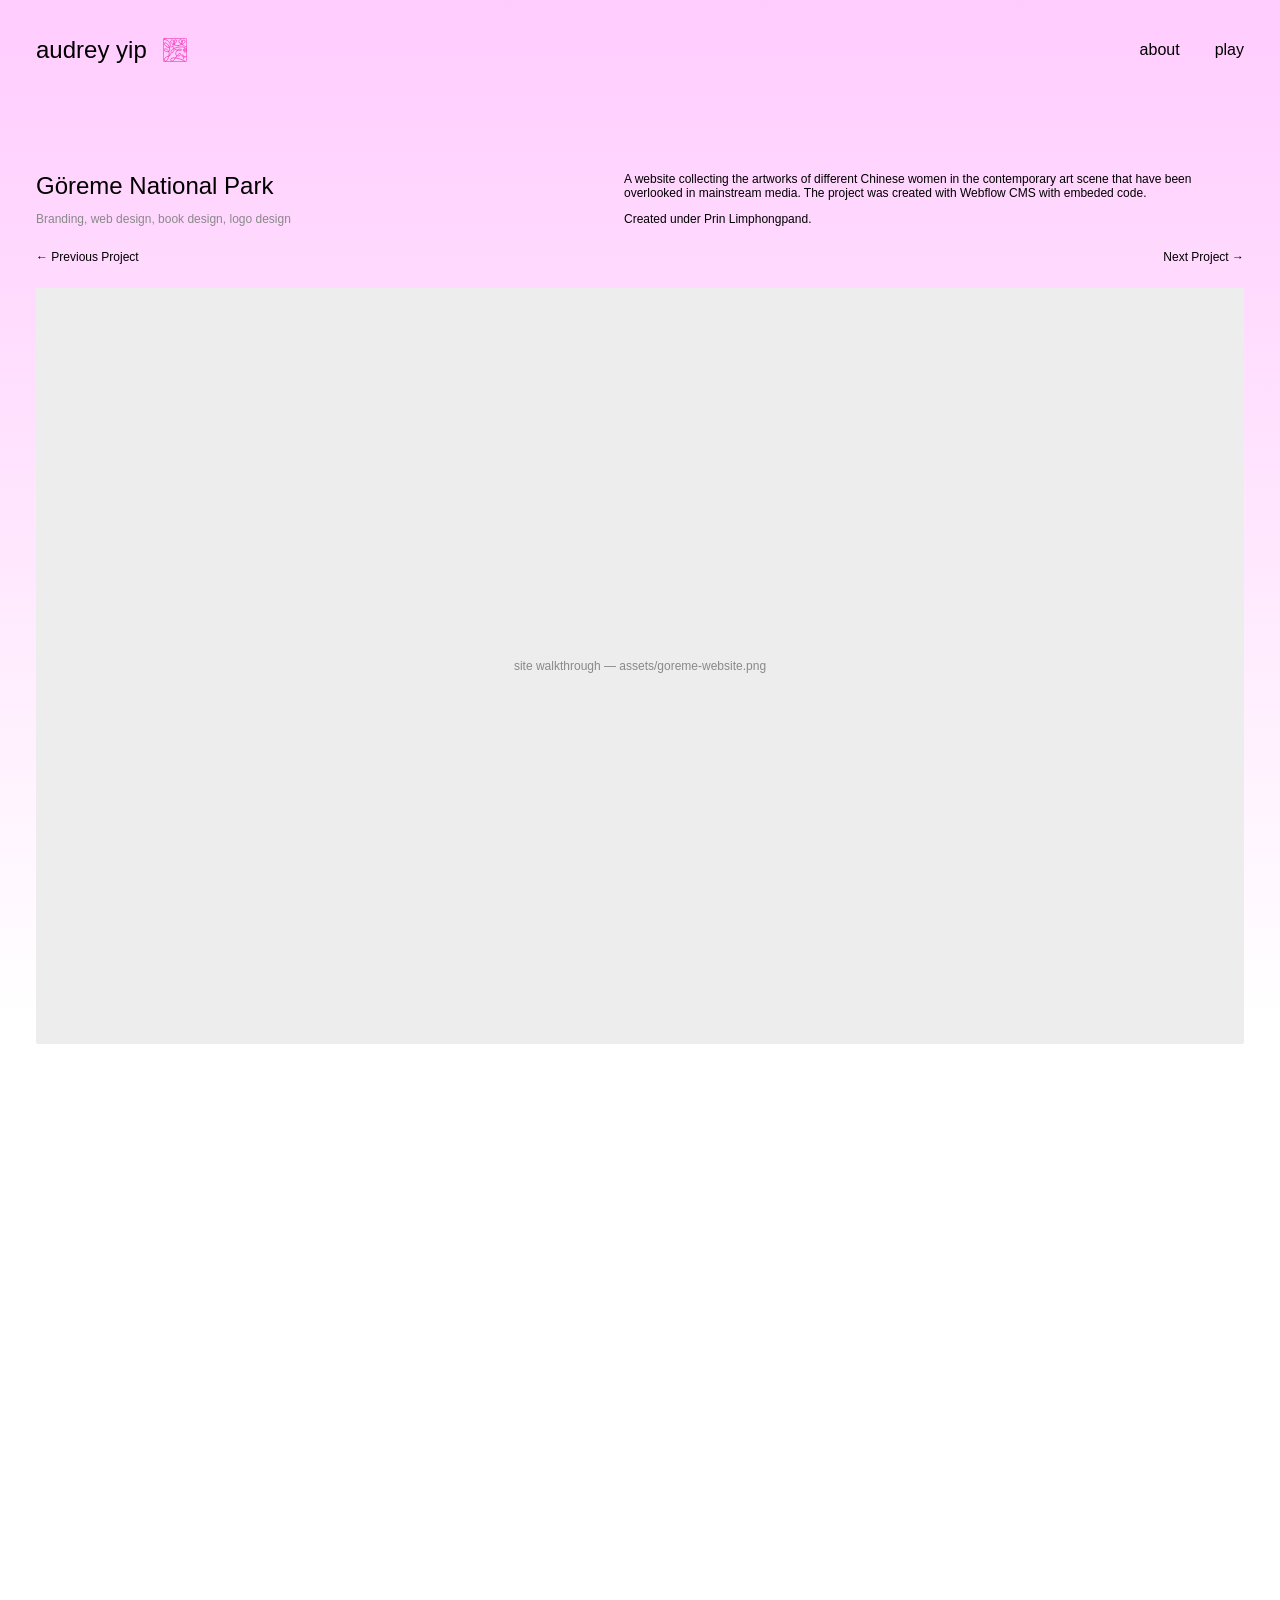
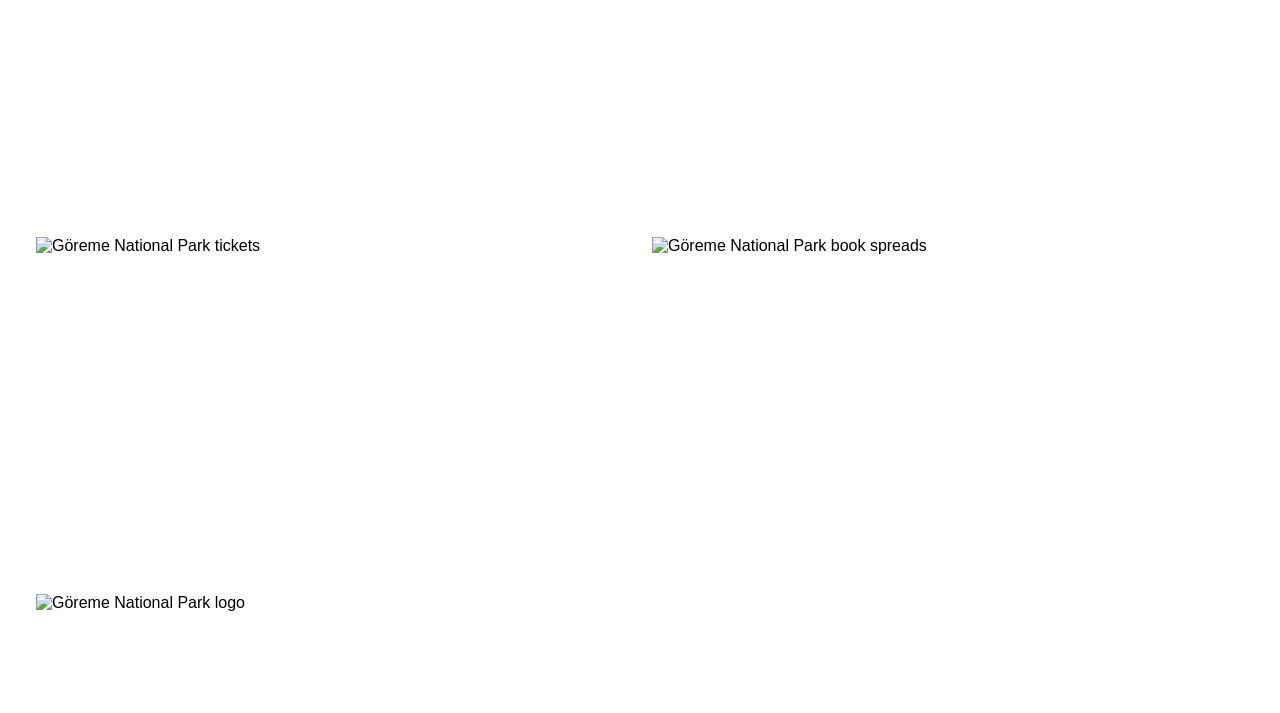
==== work/goreme.html @ 37238447 "font fixing, links" ====
<!DOCTYPE html>
<html lang="en">
<head>
  <meta charset="UTF-8">
  <meta name="viewport" content="width=device-width, initial-scale=1">
  <title>Göreme National Park — audrey yip</title>
  <link rel="stylesheet" href="../styles.css">
  <link rel="stylesheet" href="../project.css">
</head>
<body>
  <div class="page project-page">
    <header class="header header--project">
      <div class="brand">
        <a href="../index.html" class="name-link"><p class="name">audrey yip</p></a>
        <img class="logo" src="../imgs/logo.svg" alt="">
      </div>
      <nav class="nav">
        <a href="#about">about</a>
        <a href="#play">play</a>
      </nav>
    </header>

    <main class="project-body">
      <div class="project-meta">
        <div class="project-titleblock">
          <h1>Göreme National Park</h1>
          <p class="project-tags">Branding, web design, book design, logo design</p>
        </div>
        <div class="project-description">
          <p>A website collecting the artworks of different Chinese women in the contemporary art scene that have been overlooked in mainstream media. The project was created with Webflow CMS with embeded code.</p>
          <p>Created under Prin Limphongpand.</p>
        </div>
      </div>

      <nav class="project-pagination">
        <a href="womeninchineseart.html" class="prev">← Previous Project</a>
        <a href="marina.html" class="next">Next Project →</a>
      </nav>

      <div class="project-section">
        <div class="placeholder-media" style="aspect-ratio: 2856 / 1788;">
          site walkthrough — assets/goreme-website.png
        </div>
        <div class="media-crop" style="width: 100%; aspect-ratio: 1208 / 745.2;">
          <img style="top: -19.96%; left: -14.8%; width: 128.75%; height: 139.15%;" src="../assets/goreme-book-cover.png" alt="Göreme National Park book cover mockup">
        </div>
        <div class="section-row section-row--flex">
          <img class="media media--cover" style="aspect-ratio: 1920 / 1080;" src="../assets/goreme-tickets.png" alt="Göreme National Park tickets">
          <img class="media media--cover" style="aspect-ratio: 1920 / 1080;" src="../assets/goreme-book-spreads.png" alt="Göreme National Park book spreads">
        </div>
      </div>

      <div class="project-section">
        <img class="media media--contain" src="../assets/goreme-logo.svg" alt="Göreme National Park logo">
      </div>
    </main>
  </div>
  <script src="../project.js"></script>
</body>
</html>
---- styles.css ----
:root {
  --pink: #ffccfe;
  --magenta: #f428b0;
  --text: #000;
  --muted: #898989;
  --font-family: 'PolySans', sans-serif;
  --font-slim: 300;     /* Use standard numerical values or keywords */
  --font-neutral: 400;
  --gutter: 36px;
  --gap: 20px;
}

@font-face {
  font-family: 'PolySans';
  src: url('fonts/PolySans-Neutral.otf') format('otf'),
       url('fonts/PolySans-Slim.otf') format('otf');
  font-style: normal;
  font-display: swap;
}

*, *::before, *::after { box-sizing: border-box; }

html { scroll-behavior: smooth; }

body {
  margin: 0;
  color: var(--text);
  font-family: var(--font-family);
  background: linear-gradient(to bottom, var(--pink) 0%, #fff 43.924%) no-repeat;
  font-weight:var(--font-slim);
  background-color: #fff;
  min-height: 100vh;
}

a { color: inherit; text-decoration: none; }
p, h1, h2 { margin: 0; }

.page {
  max-width: 1280px;
  margin: 0 auto;
  min-height: 1465px;
  display: flex;
  flex-direction: column;
  justify-content: space-between;
  align-items: center;
  padding-bottom: 5px;
}

/* Header */
.header {
  width: 100%;
  padding: var(--gutter);
  display: flex;
  align-items: center;
  justify-content: space-between;
  gap: 24px;
  margin-bottom: 276px;
}
.brand { display: flex; align-items: center; gap: 16px; }
.name { font-family: var(--font-family); font-size: 24px; white-space: nowrap; }
.logo { width: 24px; height: 24px; object-fit: cover; }
.intro { font-size: 14px; width: 473px; max-width: 100%; }
.nav { display: flex; gap: 35px; font-size: 16px; }
.nav a:hover {color:var(--magenta);}

/* Grid */
.grid {
  width: 100%;
  padding: 0 var(--gutter);
  display: flex;
  align-items: flex-start;
  gap: var(--gap);
}
.column { flex: 1 1 0; min-width: 0; display: flex; flex-direction: column; gap: 24px; }

.project { display: flex; flex-direction: column; gap: 16px; }
.project-link { display: flex; flex-direction: column; gap: 16px; color: inherit; text-decoration: none; }
.project-link:hover .caption h2, .caption p {color:var(--magenta);}
.project--fill { height: 576px; }

.media { display: block; width: 100%; }
.media--cover { object-fit: cover; }
.media--contain { object-fit: contain; }
.media--ratio { aspect-ratio: 2890 / 1784; object-fit: cover; }
/* .media--marina { height: 584px; }
.media--women { height: 235px; }
.media--weaving { height: 280px; }
.media--insect { height: 259px; }
.media--goreme { height: 241px; } */
.media--fill { flex: 1 1 0; object-fit: cover; }

.caption { display: flex; flex-direction: column; gap: 4px; }
.caption h2 { font-family: var(--font-family); font-weight: var(--font-neutral); font-size: 14px; }
.caption p { font-size: 12px; color: var(--muted); }

/* Footer */
.footer {
  width: min(1210px, calc(100% - 2 * var(--gutter)));
  margin-top: 60px;
  display: flex;
  align-items: flex-end;
  justify-content: space-between;
  gap: 24px;
  font-size: 14px;
}
.footer-text { display: flex; flex-direction: column; gap: 16px; max-width: 998px; }
.footer a:hover { text-decoration: underline; }
.heart { font-size: 50px; line-height: 1; cursor: default; transition: transform .2s ease; }
.heart.beat { transform: scale(1.25); }

/* Reveal on scroll (added by script.js) */
.js .project { opacity: 0; transform: translateY(12px); transition: opacity .5s ease, transform .5s ease; }
.js .project.visible { opacity: 1; transform: none; }

/* Responsive */
@media (max-width: 900px) {
  .header { flex-wrap: wrap; margin-bottom: 80px; }
  .grid { flex-direction: column; }
  .column { width: 100%; }
  .project--fill { height: auto; }
  .media--fill { flex: none; height: 520px; }
}
@media (prefers-reduced-motion: reduce) {
  html { scroll-behavior: auto; }
  .js .project { transition: none; opacity: 1; transform: none; }
}
---- project.css ----
/* Styles specific to individual project sub-pages. Loaded after styles.css. */

.project-page { align-items: stretch; }

.header--project { margin-bottom: 72px; }
.name-link { text-decoration: none; color: inherit; }

.project-body {
  width: 100%;
  padding: 0 var(--gutter) 96px;
  display: flex;
  flex-direction: column;
  gap: 24px;
}

.project-meta {
  display: flex;
  flex-direction: column;
  gap: 36px;
}
@media (min-width: 700px) {
  .project-meta { flex-direction: row; justify-content: space-between; gap: 36px; }
}

.project-titleblock { display: flex; flex-direction: column; gap: 12px; }
.project-titleblock h1 {
  font-family: var(--font-neutral);
  font-weight: 400;
  font-size: 24px;
}
.project-tags { font-size: 12px; color: var(--muted); }

.project-description {
  font-size: 12px;
  max-width: 620px;
  display: flex;
  flex-direction: column;
  gap: 12px;
}

.project-pagination {
  display: flex;
  justify-content: space-between;
  font-size: 12px;
}
.project-pagination a:hover {color:var(--magenta);}

.project-hero {
  display: flex;
  flex-direction: column;
  gap: 24px;
}

.hero-frame {
  width: 100%;
  aspect-ratio: 1208 / 752.6;
  background: #000;
  border-radius: 2px;
  overflow: hidden;
}
.hero-media { width: 100%; height: 100%; object-fit: cover; display: block; }

.project-media-row {
  display: flex;
  gap: 24px;
  align-items: flex-start;
}
.media-crop { position: relative; overflow: hidden; }
.media-crop img { display: block; position: absolute; max-width: none; }

.media-crop--screenshot { flex: 1 1 0; min-width: 0; aspect-ratio: 2775 / 1786; }
.media-crop--screenshot img { inset: 0; width: 100%; height: 100%; object-fit: cover; position: static; }

.media-crop--drawing { flex: 0 0 auto; width: 605.75px; max-width: 100%; height: 374px; }
.media-crop--drawing img { inset: 0; width: 100%; height: 100%; object-fit: cover; position: static; }

/* .prototypes is kept as a named alias of the generic .project-section below,
   so the Paint like Pollock page keeps working unchanged. */
.prototypes, .project-section { display: flex; flex-direction: column; gap: 24px; }
.prototypes h2, .project-section > h2 { font-family: var(--font-neutral); font-weight: 400; font-size: 24px; }

.prototype-row { display: flex; gap: 24px; }
.media-crop--proto1 { flex: 1 1 0; min-width: 0; aspect-ratio: 634 / 464; }
.media-crop--proto1 img { top: -2.59%; left: -1.42%; width: 110.57%; height: 117.67%; }

.media-crop--proto2 { flex: 1 1 0; min-width: 0; aspect-ratio: 393.47 / 289.32; }
.media-crop--proto2 img { top: 0; left: 0; width: 111.66%; height: 125.6%; }

.media-crop--proto3 { width: 100%; aspect-ratio: 560.73 / 305.63; }
.media-crop--proto3 img { top: -11.86%; left: -2.39%; width: 104.65%; height: 124.86%; }

/* Generic row of media used across every project sub-page (hero pairs, mockups,
   mobile screens, diagrams, etc). Geometry that's specific to one image (aspect
   ratio, crop offsets) is set inline on that element, in keeping with the
   pixel-precise values Figma exports. */
.section-row { display: flex; gap: 24px; align-items: flex-start; width: 100%; }
.section-row--flex > * { flex: 1 1 0; min-width: 0; }

/* Stretch-height pairing (e.g. the two Marina Abramović posters). */
.section-row--stretch { align-items: stretch; }
.section-row--stretch > * { flex: 1 1 0; min-width: 0; }

.placeholder-media {
  width: 100%;
  background: #ededed;
  border-radius: 2px;
  display: flex;
  align-items: center;
  justify-content: center;
  color: var(--muted);
  font-size: 12px;
  text-align: center;
  padding: 12px;
}

@media (max-width: 700px) {
  .project-media-row, .prototype-row { flex-direction: column; }
  .media-crop--drawing { width: 100%; height: auto; aspect-ratio: 605.75 / 374; }
  .section-row { flex-direction: column; }
  .section-row > * { width: 100% !important; height: auto !important; }
}
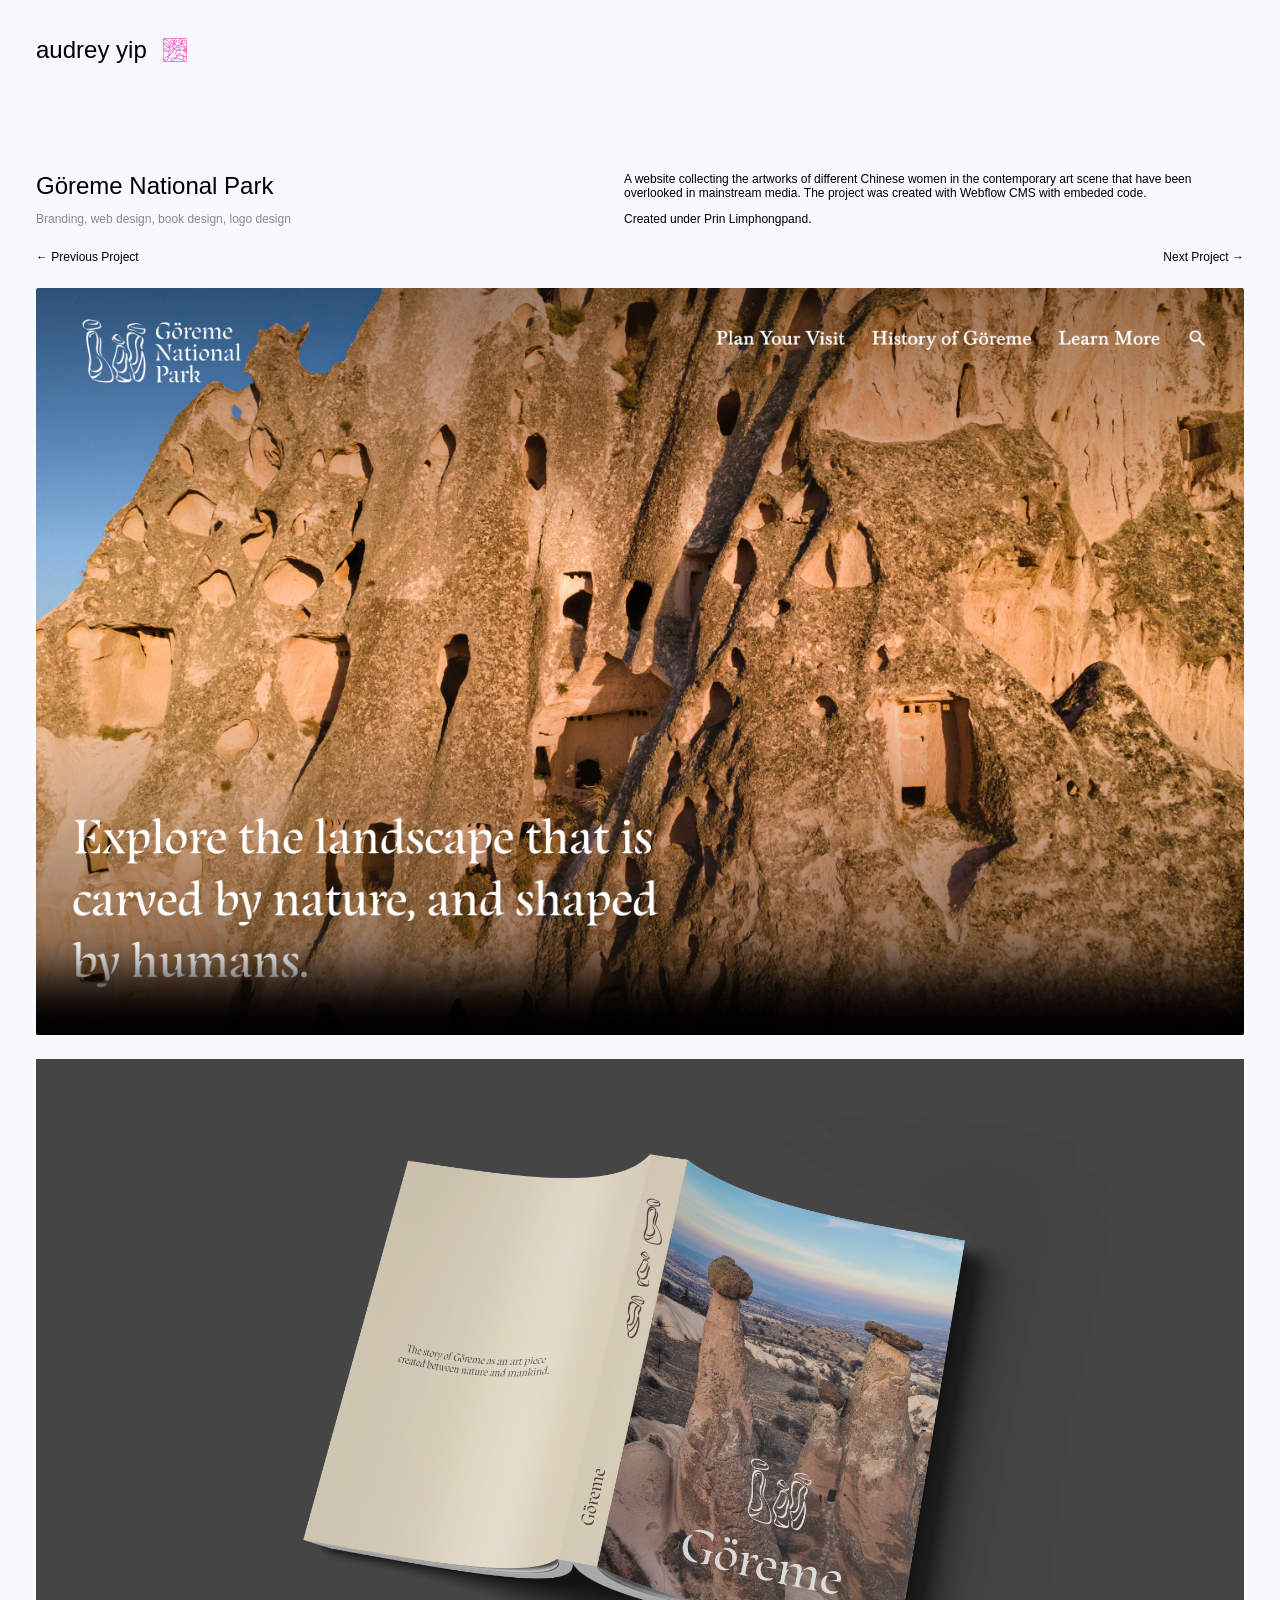
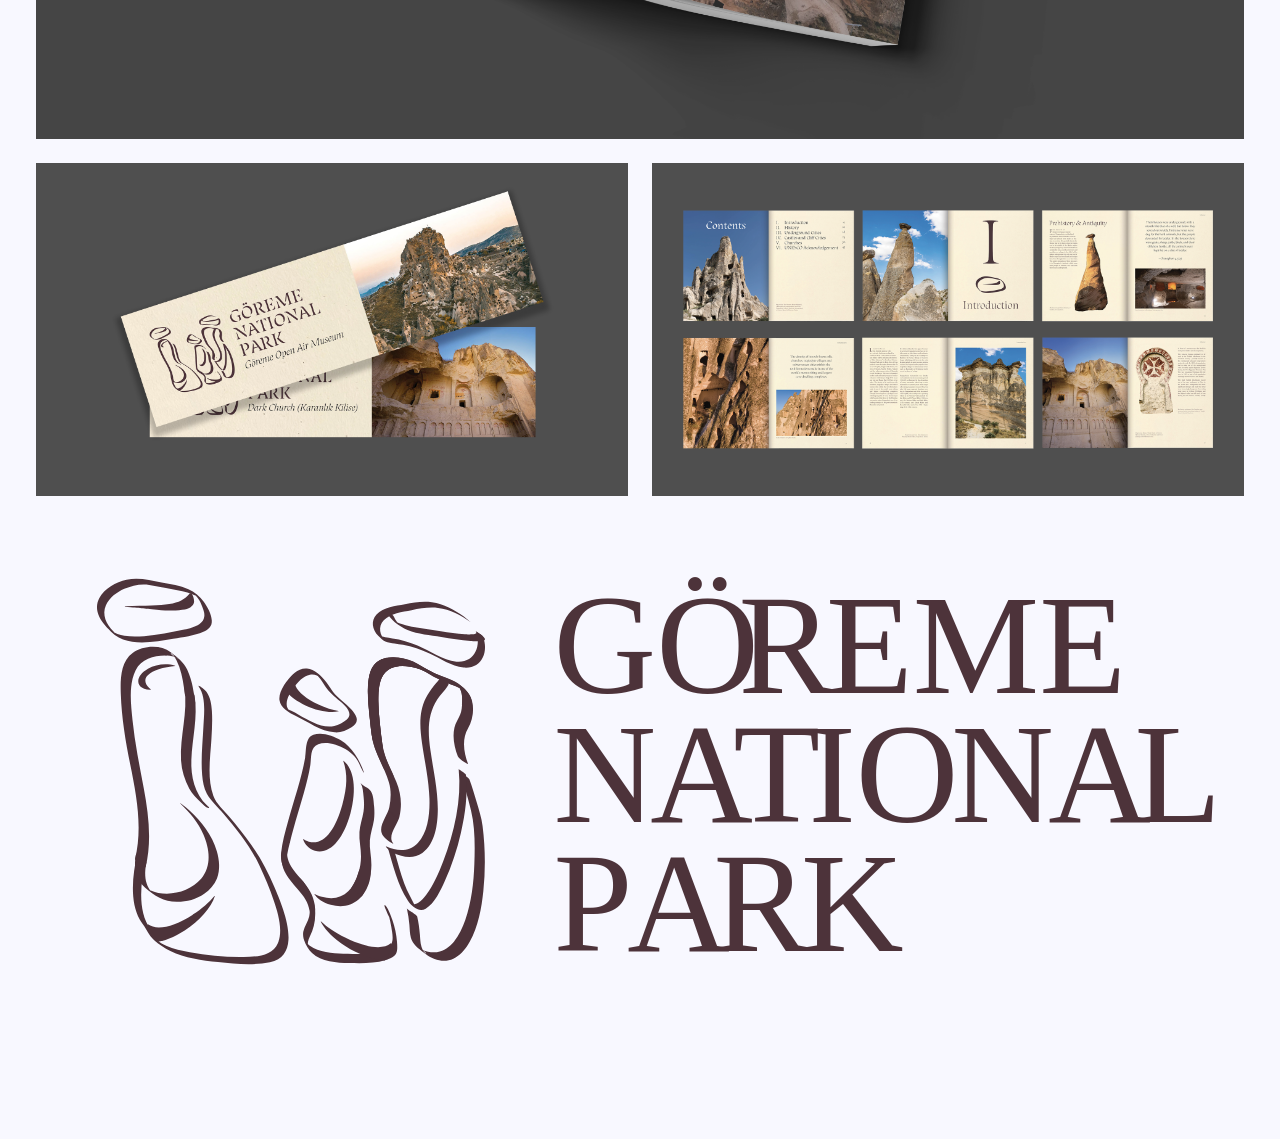
==== commit ca74d211: "update website page" ====
--- a/work/goreme.html
+++ b/work/goreme.html
@@ -6,6 +6,7 @@
   <title>Göreme National Park — audrey yip</title>
   <link rel="stylesheet" href="../styles.css">
   <link rel="stylesheet" href="../project.css">
+  <link rel="icon" href="/imgs/logo.svg" type="image/x-icon">
 </head>
 <body>
   <div class="page project-page">
@@ -15,8 +16,8 @@
         <img class="logo" src="../imgs/logo.svg" alt="">
       </div>
       <nav class="nav">
-        <a href="#about">about</a>
-        <a href="#play">play</a>
+        <!-- <a href="#about">about</a>
+        <a href="#play">play</a> -->
       </nav>
     </header>
 
@@ -38,20 +39,18 @@
       </nav>
 
       <div class="project-section">
-        <div class="placeholder-media" style="aspect-ratio: 2856 / 1788;">
-          site walkthrough — assets/goreme-website.png
+        <div class="hero-frame">
+          <video class="hero-media" src="../imgs/goreme/website.mov" poster="../imgs/goreme/cover.png" controls autoplay muted></video>
         </div>
-        <div class="media-crop" style="width: 100%; aspect-ratio: 1208 / 745.2;">
-          <img style="top: -19.96%; left: -14.8%; width: 128.75%; height: 139.15%;" src="../assets/goreme-book-cover.png" alt="Göreme National Park book cover mockup">
-        </div>
+        <img class="media media--cover" style="aspect-ratio: 1920 / 1080;" src="../imgs/goreme/book_cover.png" alt="Göreme National Park tickets">
         <div class="section-row section-row--flex">
-          <img class="media media--cover" style="aspect-ratio: 1920 / 1080;" src="../assets/goreme-tickets.png" alt="Göreme National Park tickets">
-          <img class="media media--cover" style="aspect-ratio: 1920 / 1080;" src="../assets/goreme-book-spreads.png" alt="Göreme National Park book spreads">
+          <img class="media media--cover" style="aspect-ratio: 1920 / 1080;" src="../imgs/goreme/tickets.png" alt="Göreme National Park tickets">
+          <img class="media media--cover" style="aspect-ratio: 1920 / 1080;" src="../imgs/goreme/book_spreads.png" alt="Göreme National Park book spreads">
         </div>
       </div>
 
       <div class="project-section">
-        <img class="media media--contain" src="../assets/goreme-logo.svg" alt="Göreme National Park logo">
+        <img class="media media--contain" src="../imgs/goreme/goreme_logo.svg" alt="Göreme National Park logo">
       </div>
     </main>
   </div>
--- a/styles.css
+++ b/styles.css
@@ -3,6 +3,7 @@
   --magenta: #f428b0;
   --text: #000;
   --muted: #898989;
+  --off-white: ghostwhite;
   --font-family: 'PolySans', sans-serif;
   --font-slim: 300;     /* Use standard numerical values or keywords */
   --font-neutral: 400;
@@ -26,7 +27,7 @@
   margin: 0;
   color: var(--text);
   font-family: var(--font-family);
-  background: linear-gradient(to bottom, var(--pink) 0%, #fff 43.924%) no-repeat;
+  background: linear-gradient(to bottom, var(--pink) 0%, var(--off-white) 43.924%) no-repeat;
   font-weight:var(--font-slim);
   background-color: #fff;
   min-height: 100vh;
@@ -36,7 +37,7 @@
 p, h1, h2 { margin: 0; }
 
 .page {
-  max-width: 1280px;
+  max-width: 100%;
   margin: 0 auto;
   min-height: 1465px;
   display: flex;
@@ -82,11 +83,6 @@
 .media--cover { object-fit: cover; }
 .media--contain { object-fit: contain; }
 .media--ratio { aspect-ratio: 2890 / 1784; object-fit: cover; }
-/* .media--marina { height: 584px; }
-.media--women { height: 235px; }
-.media--weaving { height: 280px; }
-.media--insect { height: 259px; }
-.media--goreme { height: 241px; } */
 .media--fill { flex: 1 1 0; object-fit: cover; }
 
 .caption { display: flex; flex-direction: column; gap: 4px; }
@@ -96,7 +92,8 @@
 /* Footer */
 .footer {
   width: min(1210px, calc(100% - 2 * var(--gutter)));
-  margin-top: 60px;
+  margin-top: 120px;
+  margin-bottom: 30px;
   display: flex;
   align-items: flex-end;
   justify-content: space-between;
--- a/project.css
+++ b/project.css
@@ -1,4 +1,7 @@
 /* Styles specific to individual project sub-pages. Loaded after styles.css. */
+*{
+  background-color: ghostwhite;
+}
 
 .project-page { align-items: stretch; }
 
@@ -53,7 +56,6 @@
 
 .hero-frame {
   width: 100%;
-  aspect-ratio: 1208 / 752.6;
   background: #000;
   border-radius: 2px;
   overflow: hidden;
@@ -65,14 +67,11 @@
   gap: 24px;
   align-items: flex-start;
 }
-.media-crop { position: relative; overflow: hidden; }
-.media-crop img { display: block; position: absolute; max-width: none; }
+.media-crop { position: relative; overflow: hidden; width: 100%;}
+.media-crop img { display: block; object-fit: cover; max-width: none; }
 
-.media-crop--screenshot { flex: 1 1 0; min-width: 0; aspect-ratio: 2775 / 1786; }
-.media-crop--screenshot img { inset: 0; width: 100%; height: 100%; object-fit: cover; position: static; }
-
-.media-crop--drawing { flex: 0 0 auto; width: 605.75px; max-width: 100%; height: 374px; }
-.media-crop--drawing img { inset: 0; width: 100%; height: 100%; object-fit: cover; position: static; }
+.media-crop--half { flex: 1 1 0;width: 100%; aspect-ratio: 2775 / 1786; }
+.media-crop--half img { inset: 0; width: 100%; height: 100%; object-fit: cover; position: static; }
 
 /* .prototypes is kept as a named alias of the generic .project-section below,
    so the Paint like Pollock page keeps working unchanged. */
@@ -80,14 +79,11 @@
 .prototypes h2, .project-section > h2 { font-family: var(--font-neutral); font-weight: 400; font-size: 24px; }
 
 .prototype-row { display: flex; gap: 24px; }
-.media-crop--proto1 { flex: 1 1 0; min-width: 0; aspect-ratio: 634 / 464; }
-.media-crop--proto1 img { top: -2.59%; left: -1.42%; width: 110.57%; height: 117.67%; }
+.media-crop--proto1 { flex: 1 1 0; min-width: 0;}
+.media-crop--proto1 img { top: -2.59%; left: -1.42%; width: 100%;}
 
-.media-crop--proto2 { flex: 1 1 0; min-width: 0; aspect-ratio: 393.47 / 289.32; }
-.media-crop--proto2 img { top: 0; left: 0; width: 111.66%; height: 125.6%; }
-
-.media-crop--proto3 { width: 100%; aspect-ratio: 560.73 / 305.63; }
-.media-crop--proto3 img { top: -11.86%; left: -2.39%; width: 104.65%; height: 124.86%; }
+.media-crop--proto3 { width: 100%;}
+.media-crop--proto3 img { top: -11.86%; left: -2.39%; width: 100%; }
 
 /* Generic row of media used across every project sub-page (hero pairs, mockups,
    mobile screens, diagrams, etc). Geometry that's specific to one image (aspect
@@ -116,6 +112,6 @@
 @media (max-width: 700px) {
   .project-media-row, .prototype-row { flex-direction: column; }
   .media-crop--drawing { width: 100%; height: auto; aspect-ratio: 605.75 / 374; }
-  .section-row { flex-direction: column; }
+  .section-row { flex-direction: column; height:auto;}
   .section-row > * { width: 100% !important; height: auto !important; }
 }
